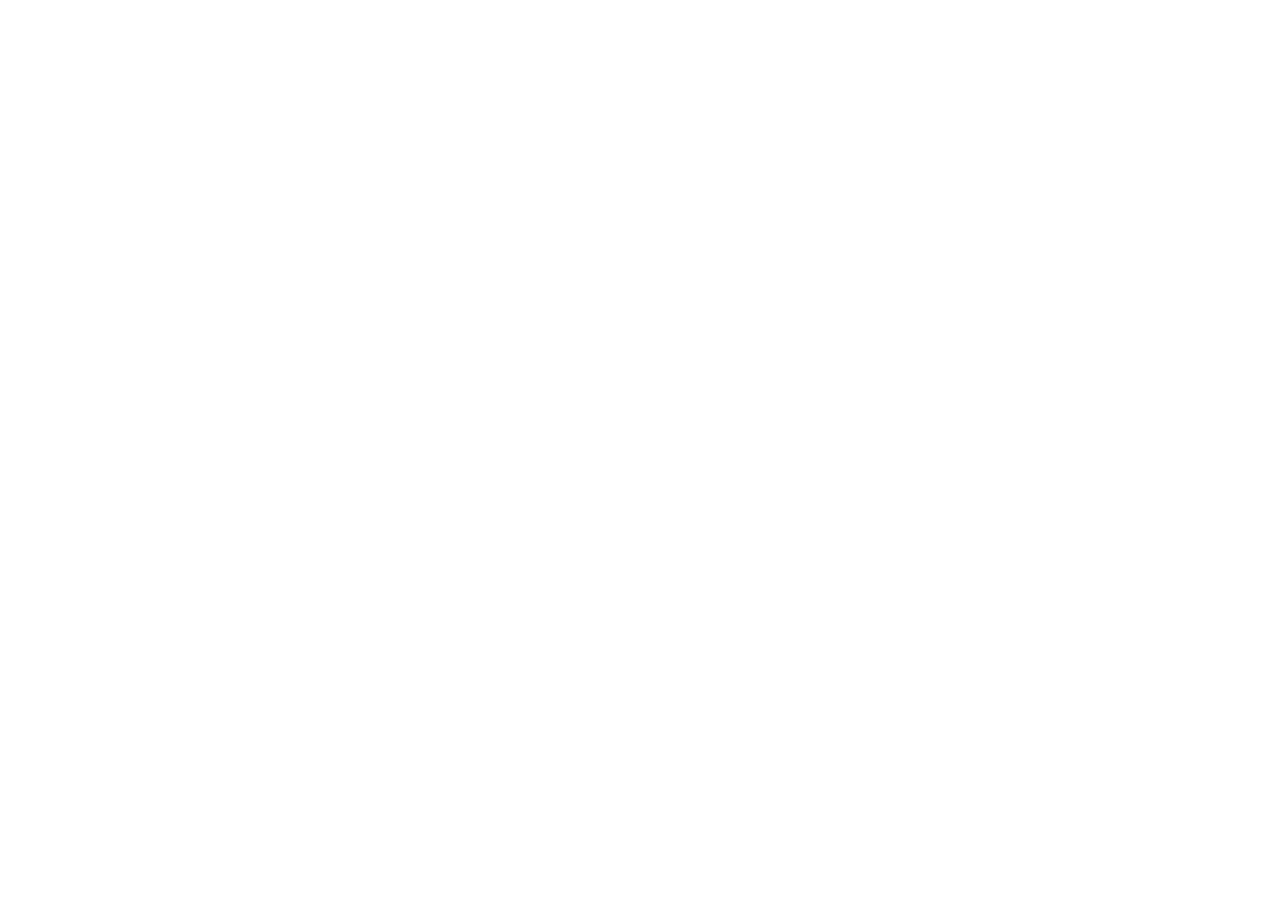
==== index.html @ c58d74cd "Add files via upload" ====
<!DOCTYPE html>
<html lang="en">
<head>
    <meta charset="UTF-8" />
    <link rel="icon" type="image/png" href="/images/QazaqDLC.png" />
    <meta name="viewport" content="width=device-width, initial-scale=1.0" />
    <meta name="description" content="QazaqDLC" />
    <meta name="keywords" content="QazaqDLC" />
    <meta name="author" content="QazaqDLC" />
    <meta name="robots" content="index, follow" />
    <meta property="og:title" content="QazaqDLC" />
    <meta property="og:description" content="QazaqDLC" />
    <meta property="og:image" content="/images/QazaqDLC.png" />
    <meta property="og:image:width" content="1920" />
    <meta property="og:image:height" content="1080" />
    <meta property="og:image:type" content="image/png" />
    <meta property="og:site_name" content="QazaqDLC" />
    <meta property="og:type" content="website" />
    <meta name="twitter:card" content="summary_large_image" />
    <meta name="twitter:image" content="/images/Skibidis.png" />
    <meta property="theme-color" content="#FFFFFF" />
    <title>QazaqDLC</title>
  <script type="module" crossorigin src="/assets/qazaqdlc.js"></script>
  <link rel="modulepreload" crossorigin href="/assets/monaco.js">
  <link rel="stylesheet" crossorigin href="/assets/qazaqdlc.css">
</head>
<body>
    <div id="root"></div>
<script src="/assets/rocket-loader.js" data-cf-settings="10e108be936e7ba687045d7f-|49" defer></script><script defer src="https://static.cloudflareinsights.com/beacon.min.js/vcd15cbe7772f49c399c6a5babf22c1241717689176015" integrity="sha512-ZpsOmlRQV6y907TI0dKBHq9Md29nnaEIPlkf84rnaERnq6zvWvPUqr2ft8M1aS28oN72PdrCzSjY4U6VaAw1EQ==" data-cf-beacon='{"version":"2024.11.0","token":"3b518a1884284cc49000c1e5c8fa8851","r":1,"server_timing":{"name":{"cfCacheStatus":true,"cfEdge":true,"cfExtPri":true,"cfL4":true,"cfOrigin":true,"cfSpeedBrain":true},"location_startswith":null}}' crossorigin="anonymous"></script>
</body>
</html>
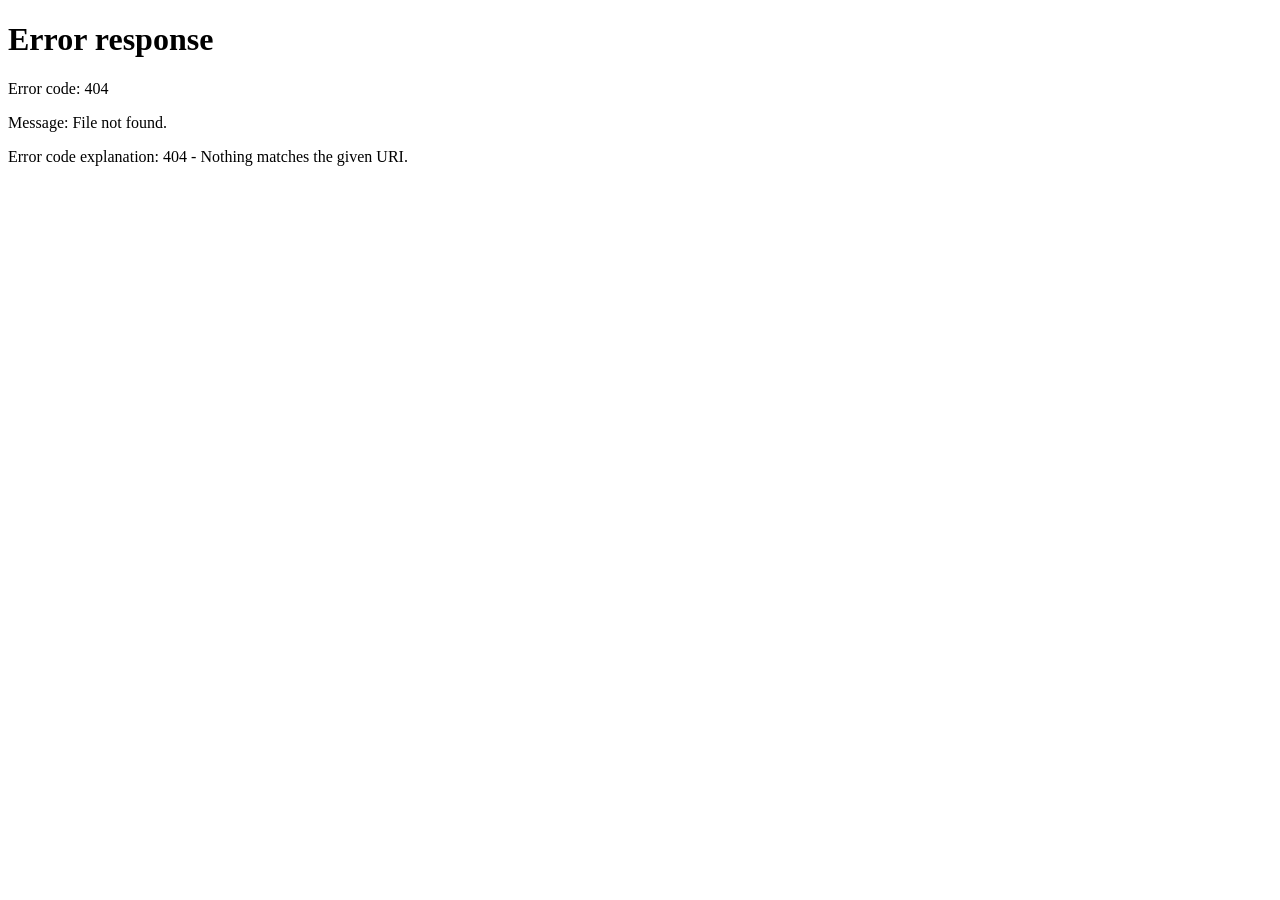
==== commit 8f96ff50: "Add index.html for redirection to /download" ====
--- a/index.html
+++ b/index.html
@@ -1,31 +1,22 @@
-<!DOCTYPE html>
-<html lang="en">
+<!doctype html>
+<html lang="ru">
 <head>
-    <meta charset="UTF-8" />
-    <link rel="icon" type="image/png" href="/images/QazaqDLC.png" />
-    <meta name="viewport" content="width=device-width, initial-scale=1.0" />
-    <meta name="description" content="QazaqDLC" />
-    <meta name="keywords" content="QazaqDLC" />
-    <meta name="author" content="QazaqDLC" />
-    <meta name="robots" content="index, follow" />
-    <meta property="og:title" content="QazaqDLC" />
-    <meta property="og:description" content="QazaqDLC" />
-    <meta property="og:image" content="/images/QazaqDLC.png" />
-    <meta property="og:image:width" content="1920" />
-    <meta property="og:image:height" content="1080" />
-    <meta property="og:image:type" content="image/png" />
-    <meta property="og:site_name" content="QazaqDLC" />
-    <meta property="og:type" content="website" />
-    <meta name="twitter:card" content="summary_large_image" />
-    <meta name="twitter:image" content="/images/Skibidis.png" />
-    <meta property="theme-color" content="#FFFFFF" />
-    <title>QazaqDLC</title>
-  <script type="module" crossorigin src="/assets/qazaqdlc.js"></script>
-  <link rel="modulepreload" crossorigin href="/assets/monaco.js">
-  <link rel="stylesheet" crossorigin href="/assets/qazaqdlc.css">
+  <meta charset="utf-8" />
+  <title>перенаправляем на /download…</title>
+  <link rel="canonical" href="/download" />
+  <meta name="robots" content="noindex,follow" />
+  <script>
+    (function () {
+      var p = location.pathname;
+      if (/^\/download(?:\/|$)/.test(p)) return;
+      var target = '/download' + location.search + location.hash;
+      location.replace(target);
+    })();
+  </script>
 </head>
 <body>
-    <div id="root"></div>
-<script src="/assets/rocket-loader.js" data-cf-settings="10e108be936e7ba687045d7f-|49" defer></script><script defer src="https://static.cloudflareinsights.com/beacon.min.js/vcd15cbe7772f49c399c6a5babf22c1241717689176015" integrity="sha512-ZpsOmlRQV6y907TI0dKBHq9Md29nnaEIPlkf84rnaERnq6zvWvPUqr2ft8M1aS28oN72PdrCzSjY4U6VaAw1EQ==" data-cf-beacon='{"version":"2024.11.0","token":"3b518a1884284cc49000c1e5c8fa8851","r":1,"server_timing":{"name":{"cfCacheStatus":true,"cfEdge":true,"cfExtPri":true,"cfL4":true,"cfOrigin":true,"cfSpeedBrain":true},"location_startswith":null}}' crossorigin="anonymous"></script>
+  <noscript>
+    если тебя не перенаправило, нажмите <a href="/download">сюда</a>.
+  </noscript>
 </body>
 </html>
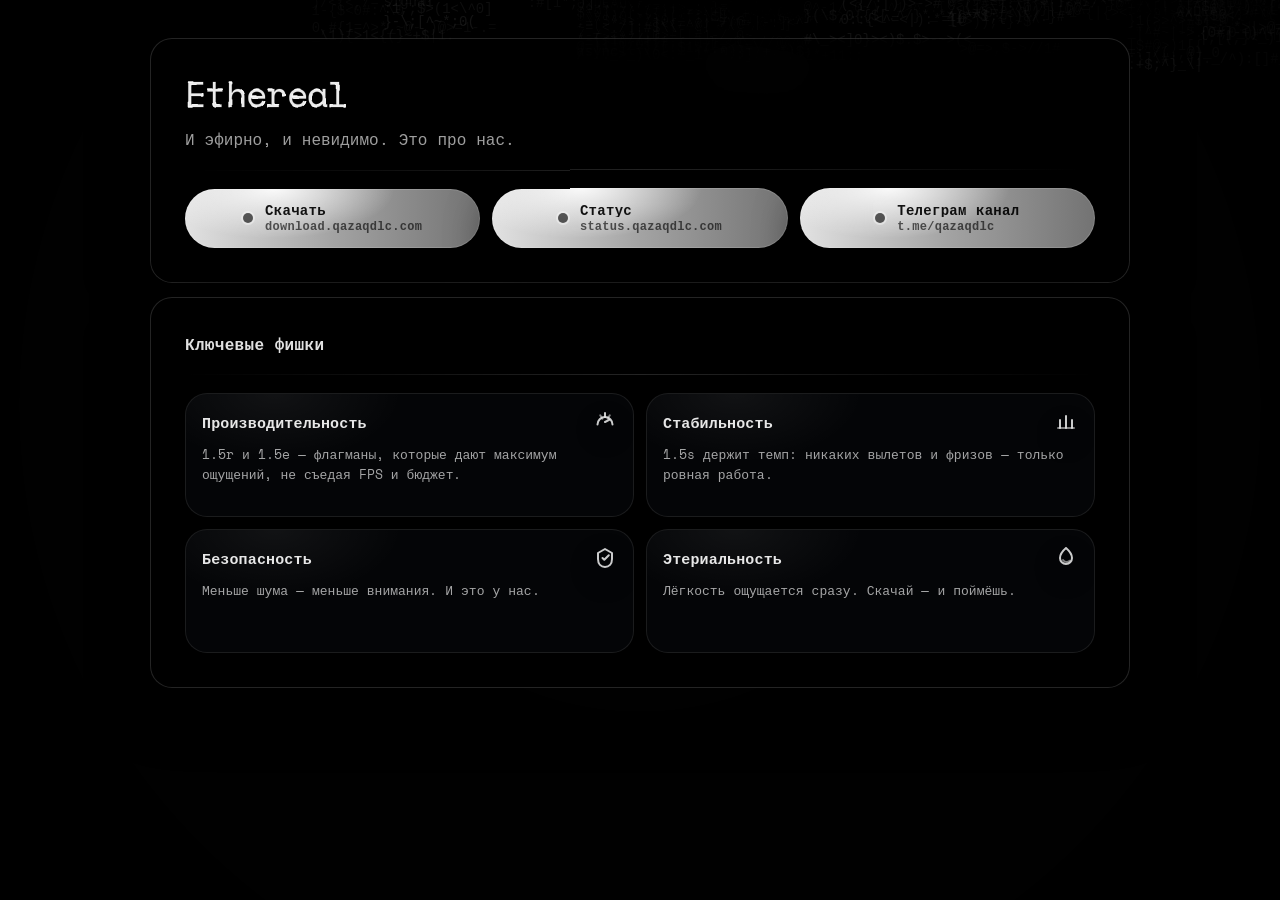
==== commit cfaf739e: "Create index.html" ====
--- a/index.html
+++ b/index.html
@@ -2,21 +2,670 @@
 <html lang="ru">
 <head>
   <meta charset="utf-8" />
-  <title>перенаправляем на /download…</title>
-  <link rel="canonical" href="/download" />
-  <meta name="robots" content="noindex,follow" />
+  <meta name="viewport" content="width=device-width,initial-scale=1,viewport-fit=cover" />
+  <title>Ethereal — Main Menu</title>
+  <meta name="color-scheme" content="dark" />
+  <link rel="preconnect" href="https://fonts.googleapis.com">
+  <link rel="preconnect" href="https://fonts.gstatic.com" crossorigin>
+  <link href="https://fonts.googleapis.com/css2?family=Space+Mono:wght@400;700&display=swap" rel="stylesheet">
+  <style>
+    :root{
+      --bg:#050607;
+      --border: rgba(255,255,255,.14);
+      --border-2: rgba(255,255,255,.09);
+      --text: rgba(255,255,255,.92);
+      --muted: rgba(255,255,255,.62);
+      --radius: 22px;
+      --shadow: 0 18px 55px rgba(0,0,0,.68);
+      --mono: ui-monospace, SFMono-Regular, Menlo, Monaco, Consolas, "Liberation Mono", "Courier New", monospace;
+      --sans: ui-sans-serif, system-ui, -apple-system, Segoe UI, Roboto, "Helvetica Neue", Arial, "Noto Sans", "Liberation Sans", sans-serif;
+      --space: "Space Mono", var(--mono);
+      --sa-left: env(safe-area-inset-left);
+      --sa-right: env(safe-area-inset-right);
+      --safeX: 16px;
+    }
+
+    *{ box-sizing:border-box; }
+    html,body{ height:100%; width:100%; overflow-x: clip; }
+    @supports not (overflow: clip){
+      html,body{ overflow-x:hidden; }
+    }
+
+    body{
+      margin:0;
+      background:
+        radial-gradient(1200px 800px at 70% 20%, rgba(255,255,255,.035), transparent 60%),
+        radial-gradient(900px 700px at 20% 80%, rgba(255,255,255,.025), transparent 64%),
+        var(--bg);
+      color: var(--text);
+      font-family: var(--sans);
+      overflow-y:auto;
+      -webkit-text-size-adjust: 100%;
+    }
+
+    canvas#bg{
+      position:fixed;
+      inset:0;
+      z-index:0;
+      width:100%;
+      height:100%;
+      pointer-events:none;
+      opacity:.95;
+    }
+
+    .vignette{
+      position:fixed;
+      inset:0;
+      z-index:1;
+      pointer-events:none;
+      background: radial-gradient(circle at 50% 45%, rgba(0,0,0,0), rgba(0,0,0,.62) 70%, rgba(0,0,0,.84) 100%);
+    }
+
+    .stage{
+      position:relative;
+      z-index:2;
+      min-height: 100svh;
+      display:flex;
+      align-items:flex-start;
+      justify-content:center;
+      --pad: clamp(16px, 3vw, 40px);
+      padding-left: var(--safeX);
+      padding-right: var(--safeX);
+      padding-top: calc(var(--pad) + env(safe-area-inset-top));
+      padding-bottom: calc(var(--pad) + env(safe-area-inset-bottom));
+    }
+
+    .stack{
+      width:min(980px, 100%);
+      display:flex;
+      flex-direction:column;
+      gap: 14px;
+    }
+
+    .frame{
+      position:relative;
+      width:100%;
+      margin: 0 auto;
+      border-radius: var(--radius);
+      border: 1px solid var(--border);
+      box-shadow: var(--shadow);
+      overflow: visible;
+      background: rgba(0,0,0,.52);
+      backdrop-filter: blur(18px);
+      -webkit-backdrop-filter: blur(18px);
+    }
+
+    .frame.hero{
+      opacity:0;
+      transform: translateY(14px) scale(.99);
+      animation: frameIn .75s cubic-bezier(.2,.9,.25,1) .12s forwards;
+    }
+
+    @keyframes frameIn{ to{ opacity:1; transform:none; } }
+
+    .frame-inner{
+      position:relative;
+      padding: clamp(18px, 3vw, 34px);
+      border-radius: var(--radius);
+    }
+
+    .logo{
+      margin:0 0 6px;
+      display:flex;
+      align-items:center;
+      justify-content:flex-start;
+    }
+
+    .logo-svg{
+      display:block;
+      width: min(560px, 100%);
+      height: clamp(34px, 3.4vw, 52px);
+      overflow: visible;
+    }
+
+    .logo-svg text{
+      font-family: var(--space);
+      font-weight: 300;
+      letter-spacing:-0.02em;
+    }
+
+    .logo-fill{
+      fill: rgba(255,255,255,.92);
+    }
+
+    .logo-base{
+      fill: none;
+      stroke: rgba(255,255,255,.18);
+      stroke-width: 2.1;
+      stroke-linejoin: round;
+      stroke-linecap: round;
+      paint-order: stroke;
+    }
+
+    .logo-dash{
+      fill: none;
+      stroke: rgba(255,255,255,.96);
+      stroke-width: 2.5;
+      stroke-linejoin: round;
+      stroke-linecap: round;
+      stroke-dasharray: 14 54;
+      animation: dash 2.15s linear infinite;
+      filter: url(#glow);
+      opacity:.95;
+      paint-order: stroke;
+    }
+
+    @keyframes dash{
+      to{ stroke-dashoffset: -220; }
+    }
+
+    .sub{
+      margin: 10px 0 0;
+      color: var(--muted);
+      font-size: clamp(14px, 1.4vw, 16px);
+      line-height:1.55;
+      max-width: 78ch;
+      font-family: var(--space);
+      font-weight: 400;
+    }
+
+    .divider{
+      height:1px;
+      background: linear-gradient(90deg, transparent, rgba(255,255,255,.14), transparent);
+      margin: 18px 0;
+    }
+
+    .actions{
+      display:flex;
+      gap: 12px;
+      align-items:stretch;
+      flex-wrap:wrap;
+    }
+
+    .btn{
+      border:0;
+      cursor:pointer;
+      border-radius: 999px;
+      padding: 14px 16px;
+      min-height: 52px;
+      font-size: 14px;
+      font-weight: 800;
+      letter-spacing:.02em;
+      color: rgba(0,0,0,.92);
+      background:
+        radial-gradient(220px 90px at 30% 0%, rgba(255,255,255,.92), rgba(255,255,255,0) 55%),
+        linear-gradient(90deg, rgba(245,245,245,.92), rgba(190,190,190,.86), rgba(140,140,140,.82));
+      box-shadow:
+        0 18px 45px rgba(0,0,0,.70),
+        0 0 0 1px rgba(255,255,255,.14) inset;
+      position:relative;
+      overflow:hidden;
+      transition: transform .16s ease, filter .16s ease;
+      user-select:none;
+      touch-action: manipulation;
+      flex: 1 1 220px;
+      max-width: 360px;
+      text-decoration:none;
+      display:flex;
+      align-items:center;
+      justify-content:center;
+    }
+
+    .btn::after{
+      content:"";
+      position:absolute;
+      inset:0;
+      background: radial-gradient(140px 70px at var(--mx, 50%) var(--my, 50%), rgba(255,255,255,.25), transparent 60%);
+      opacity:0;
+      transition: opacity .2s ease;
+    }
+
+    .btn:hover{ transform: translateY(-2px); filter: brightness(1.04); }
+    .btn:hover::after{ opacity:1; }
+    .btn:active{ transform: translateY(0px) scale(.995); }
+
+    .btn-inner{
+      position:relative;
+      width:100%;
+      display:flex;
+      align-items:center;
+      justify-content:center;
+      gap:12px;
+      min-width:0;
+    }
+
+    .dot{
+      width:10px; height:10px;
+      border-radius:999px;
+      background: rgba(0,0,0,.62);
+      box-shadow: 0 0 0 2px rgba(255,255,255,.35);
+      flex:0 0 auto;
+    }
+
+    .btn-text{
+      display:flex;
+      flex-direction:column;
+      gap:4px;
+      min-width:0;
+      text-align:left;
+    }
+
+    .btn-title{
+      font-family: var(--space);
+      font-weight: 800;
+      font-size: 14px;
+      color: rgba(0,0,0,.92);
+      white-space:nowrap;
+      overflow:hidden;
+      text-overflow:ellipsis;
+      line-height:1.05;
+    }
+
+    .btn-meta{
+      font-family: var(--mono);
+      font-weight: 700;
+      font-size: 12px;
+      color: rgba(0,0,0,.62);
+      white-space:nowrap;
+      overflow:hidden;
+      text-overflow:ellipsis;
+      line-height:1.05;
+    }
+
+    .features-title{
+      margin:0;
+      font-family: var(--space);
+      font-size: 16px;
+      color: rgba(255,255,255,.88);
+      letter-spacing: .02em;
+    }
+
+    .feature-grid{
+      display:grid;
+      grid-template-columns: repeat(2, 1fr);
+      gap: 12px;
+      margin-top: 14px;
+    }
+
+    @media (max-width: 820px){
+      .feature-grid{ grid-template-columns: 1fr; }
+      .btn{ max-width: none; }
+    }
+
+    .card{
+      border: 1px solid var(--border-2);
+      border-radius: var(--radius);
+      background: rgba(10, 12, 16, .44);
+      padding: 16px;
+      position:relative;
+      overflow:hidden;
+      min-height: 124px;
+    }
+
+    .card::before{
+      content:"";
+      position:absolute;
+      inset:-1px;
+      background: radial-gradient(220px 120px at 20% 0%, rgba(255,255,255,.08), transparent 58%);
+      opacity:.7;
+      pointer-events:none;
+    }
+
+    .feature-top{
+      display:flex;
+      align-items:center;
+      justify-content:space-between;
+      gap: 12px;
+      position:relative;
+    }
+
+    .feature-name{
+      margin:0;
+      font-family: var(--space);
+      font-size: 15px;
+      letter-spacing: .01em;
+      color: rgba(255,255,255,.90);
+    }
+
+    .icon{
+      width: 24px;
+      height: 24px;
+      opacity:.9;
+      flex: 0 0 auto;
+      filter: drop-shadow(0 10px 22px rgba(0,0,0,.55));
+    }
+
+    .feature-desc{
+      margin: 10px 0 0;
+      font-family: var(--space);
+      font-size: 13px;
+      color: rgba(255,255,255,.64);
+      line-height: 1.55;
+      position:relative;
+    }
+
+    .reveal{
+      opacity:0;
+      transform: translateY(18px) scale(.99);
+      transition: opacity .60s cubic-bezier(.2,.9,.25,1), transform .60s cubic-bezier(.2,.9,.25,1);
+      will-change: transform, opacity;
+    }
+
+    .reveal.in{
+      opacity:1;
+      transform:none;
+    }
+
+    .reveal[data-delay="1"]{ transition-delay: .06s; }
+    .reveal[data-delay="2"]{ transition-delay: .12s; }
+    .reveal[data-delay="3"]{ transition-delay: .18s; }
+    .reveal[data-delay="4"]{ transition-delay: .24s; }
+
+    :focus-visible{
+      outline: 2px solid rgba(255,255,255,.55);
+      outline-offset: 3px;
+    }
+
+    @media (max-width: 520px){
+      .frame{ border-radius: 18px; }
+      .frame-inner{ padding: 16px; }
+      .card{ border-radius: 18px; }
+      .divider{ margin: 16px 0; }
+    }
+
+    @media (prefers-reduced-motion: reduce){
+      .frame.hero{ animation:none; opacity:1; transform:none; }
+      .reveal{ opacity:1; transform:none; transition:none; }
+      .btn{ transition:none; }
+      .logo-dash{ animation:none; }
+    }
+  </style>
+</head>
+
+<body>
+  <canvas id="bg" aria-hidden="true"></canvas>
+  <div class="vignette" aria-hidden="true"></div>
+
+  <main class="stage">
+    <div class="stack" aria-label="Main Menu">
+      <section class="frame hero">
+        <div class="frame-inner">
+          <div class="logo" aria-label="Project Title">
+            <svg class="logo-svg" viewBox="0 0 820 120" preserveAspectRatio="xMinYMid meet" aria-hidden="true">
+              <defs>
+                <filter id="glow" x="-40%" y="-40%" width="180%" height="180%">
+                  <feGaussianBlur stdDeviation="2.2" result="b"/>
+                  <feMerge>
+                    <feMergeNode in="b"/>
+                    <feMergeNode in="SourceGraphic"/>
+                  </feMerge>
+                </filter>
+              </defs>
+              <text class="logo-fill" x="0" y="94" font-size="96">Ethereal</text>
+              <text class="logo-base" x="0" y="94" font-size="96">Ethereal</text>
+              <text class="logo-dash" x="0" y="94" font-size="96">Ethereal</text>
+            </svg>
+          </div>
+
+          <p class="sub">
+            И эфирно, и невидимо. Это про нас.
+          </p>
+
+          <div class="divider"></div>
+
+          <div class="actions">
+            <a class="btn" href="https://download.qazaqdlc.com" aria-label="Download">
+              <span class="btn-inner">
+                <span class="dot" aria-hidden="true"></span>
+                <span class="btn-text">
+                  <span class="btn-title">Скачать</span>
+                  <span class="btn-meta">download.qazaqdlc.com</span>
+                </span>
+              </span>
+            </a>
+
+            <a class="btn" href="https://status.qazaqdlc.com" aria-label="Status">
+              <span class="btn-inner">
+                <span class="dot" aria-hidden="true"></span>
+                <span class="btn-text">
+                  <span class="btn-title">Статус</span>
+                  <span class="btn-meta">status.qazaqdlc.com</span>
+                </span>
+              </span>
+            </a>
+
+            <a class="btn" href="https://t.me/qazaqdlc" aria-label="Telegram channel">
+              <span class="btn-inner">
+                <span class="dot" aria-hidden="true"></span>
+                <span class="btn-text">
+                  <span class="btn-title">Телеграм канал</span>
+                  <span class="btn-meta">t.me/qazaqdlc</span>
+                </span>
+              </span>
+            </a>
+          </div>
+        </div>
+      </section>
+
+      <section class="frame">
+        <div class="frame-inner">
+          <h2 class="features-title">Ключевые фишки</h2>
+
+          <div class="divider"></div>
+
+          <div class="feature-grid" id="featureGrid">
+            <article class="card reveal" data-delay="1">
+              <div class="feature-top">
+                <h3 class="feature-name">Производительность</h3>
+                <svg class="icon" viewBox="0 0 24 24" fill="none" aria-hidden="true">
+                  <path d="M12 3v4" stroke="rgba(255,255,255,.88)" stroke-width="2" stroke-linecap="round"/>
+                  <path d="M7.2 5.3l2.2 3.4" stroke="rgba(255,255,255,.55)" stroke-width="2" stroke-linecap="round"/>
+                  <path d="M16.8 5.3l-2.2 3.4" stroke="rgba(255,255,255,.55)" stroke-width="2" stroke-linecap="round"/>
+                  <path d="M4.5 14.5a7.5 7.5 0 0 1 15 0" stroke="rgba(255,255,255,.88)" stroke-width="2" stroke-linecap="round"/>
+                  <path d="M12 12l4.2-2.2" stroke="rgba(255,255,255,.88)" stroke-width="2" stroke-linecap="round"/>
+                </svg>
+              </div>
+              <p class="feature-desc">
+                1.5r и 1.5e — флагманы, которые дают максимум ощущений, не съедая FPS и бюджет.
+              </p>
+            </article>
+
+            <article class="card reveal" data-delay="2">
+              <div class="feature-top">
+                <h3 class="feature-name">Стабильность</h3>
+                <svg class="icon" viewBox="0 0 24 24" fill="none" aria-hidden="true">
+                  <path d="M6 18V10" stroke="rgba(255,255,255,.88)" stroke-width="2" stroke-linecap="round"/>
+                  <path d="M12 18V6" stroke="rgba(255,255,255,.88)" stroke-width="2" stroke-linecap="round"/>
+                  <path d="M18 18v-8" stroke="rgba(255,255,255,.88)" stroke-width="2" stroke-linecap="round"/>
+                  <path d="M4 18h16" stroke="rgba(255,255,255,.55)" stroke-width="2" stroke-linecap="round"/>
+                </svg>
+              </div>
+              <p class="feature-desc">
+                1.5s держит темп: никаких вылетов и фризов — только ровная работа.
+              </p>
+            </article>
+
+            <article class="card reveal" data-delay="3">
+              <div class="feature-top">
+                <h3 class="feature-name">Безопасность</h3>
+                <svg class="icon" viewBox="0 0 24 24" fill="none" aria-hidden="true">
+                  <path d="M12 3l7 4v6c0 5-3 8-7 8s-7-3-7-8V7l7-4z" stroke="rgba(255,255,255,.88)" stroke-width="2" stroke-linejoin="round"/>
+                  <path d="M9.5 12l1.8 1.8L15.8 9.3" stroke="rgba(255,255,255,.88)" stroke-width="2" stroke-linecap="round" stroke-linejoin="round"/>
+                </svg>
+              </div>
+              <p class="feature-desc">
+                Меньше шума — меньше внимания. И это у нас.
+              </p>
+            </article>
+
+            <article class="card reveal" data-delay="4">
+              <div class="feature-top">
+                <h3 class="feature-name">Этериальность</h3>
+                <svg class="icon" viewBox="0 0 24 24" fill="none" aria-hidden="true">
+                  <path d="M12 2c3.5 3 6 6.3 6 10a6 6 0 1 1-12 0c0-3.7 2.5-7 6-10z" stroke="rgba(255,255,255,.88)" stroke-width="2" stroke-linejoin="round"/>
+                  <path d="M9 14c.8 1.2 2.1 2 3.6 2 1.2 0 2.3-.4 3.1-1.2" stroke="rgba(255,255,255,.55)" stroke-width="2" stroke-linecap="round"/>
+                </svg>
+              </div>
+              <p class="feature-desc">
+                Лёгкость ощущается сразу. Скачай — и поймёшь.
+              </p>
+            </article>
+          </div>
+        </div>
+      </section>
+    </div>
+  </main>
+
   <script>
-    (function () {
-      var p = location.pathname;
-      if (/^\/download(?:\/|$)/.test(p)) return;
-      var target = '/download' + location.search + location.hash;
-      location.replace(target);
-    })();
+    function applySafeX(){
+      const root = document.documentElement;
+      const cs = getComputedStyle(root);
+      const left = parseFloat(cs.getPropertyValue("--sa-left")) || 0;
+      const right = parseFloat(cs.getPropertyValue("--sa-right")) || 0;
+      const base = 16;
+      const x = Math.max(base, left, right);
+      root.style.setProperty("--safeX", x + "px");
+    }
+
+    applySafeX();
+    window.addEventListener("resize", applySafeX, { passive:true });
+    window.addEventListener("orientationchange", applySafeX);
+
+    document.querySelectorAll(".btn").forEach((b) => {
+      b.addEventListener("pointermove", (e) => {
+        const r = b.getBoundingClientRect();
+        const mx = ((e.clientX - r.left) / r.width) * 100;
+        const my = ((e.clientY - r.top) / r.height) * 100;
+        b.style.setProperty("--mx", mx + "%");
+        b.style.setProperty("--my", my + "%");
+      }, { passive: true });
+    });
+
+    const reduceMotion = window.matchMedia("(prefers-reduced-motion: reduce)").matches;
+
+    if(!reduceMotion){
+      const items = document.querySelectorAll(".reveal");
+      const io = new IntersectionObserver((entries) => {
+        for(const e of entries){
+          if(e.isIntersecting){
+            e.target.classList.add("in");
+            io.unobserve(e.target);
+          }
+        }
+      }, { threshold: 0.18, rootMargin: "60px 0px" });
+      items.forEach(el => io.observe(el));
+    }else{
+      document.querySelectorAll(".reveal").forEach(el => el.classList.add("in"));
+    }
+
+    const bg = document.getElementById("bg");
+    const ctx = bg.getContext("2d", { alpha: false, desynchronized: true });
+
+    const glyphs = "01{}[]();=>/\\*+-_#@~$<>|:^.,";
+    const keywords = ["ethereal::", "void()", "compile()", "async", "null", "0xDEAD", "signal", "stack", "heap"];
+    const mqMobile = window.matchMedia("(max-width: 820px)");
+
+    let columns = [];
+    let fontSize = 14;
+    let colWidth = 12;
+    let lastT = 0;
+
+    function rand(min,max){ return Math.random()*(max-min)+min; }
+    function randi(min,max){ return Math.floor(rand(min, max+1)); }
+
+    function resizeBg(){
+      const DPR = Math.min(1.6, window.devicePixelRatio || 1);
+      bg.width = Math.floor(innerWidth * DPR);
+      bg.height = Math.floor(innerHeight * DPR);
+      ctx.setTransform(DPR,0,0,DPR,0,0);
+
+      const cssW = innerWidth;
+      const cssH = innerHeight;
+
+      fontSize = mqMobile.matches ? 13 : 14;
+      colWidth = Math.max(10, Math.floor(fontSize * 0.9));
+      const cols = Math.floor(cssW / colWidth);
+
+      columns = Array.from({length: cols}, (_, i) => ({
+        x: i * colWidth,
+        y: rand(-cssH, 0),
+        speed: rand(mqMobile.matches ? 38 : 55, mqMobile.matches ? 95 : 140),
+        density: rand(0.45, 0.75),
+        seed: Math.random() * 9999
+      }));
+
+      ctx.fillStyle = "#050607";
+      ctx.fillRect(0,0,cssW,cssH);
+    }
+
+    function pickLine(){
+      if(Math.random() < 0.08) return keywords[randi(0, keywords.length-1)];
+      const len = randi(8, 22);
+      let s = "";
+      for(let i=0;i<len;i++) s += glyphs[randi(0, glyphs.length-1)];
+      return s;
+    }
+
+    function draw(t){
+      const cssW = innerWidth;
+      const cssH = innerHeight;
+
+      const targetFPS = mqMobile.matches ? 40 : 60;
+      const minDt = 1000 / targetFPS;
+
+      if(!lastT) lastT = t;
+      const dtMs = t - lastT;
+      if(dtMs < minDt){
+        requestAnimationFrame(draw);
+        return;
+      }
+      const dt = Math.min(0.06, dtMs/1000);
+      lastT = t;
+
+      const fade = mqMobile.matches ? 0.12 : 0.10;
+      ctx.fillStyle = `rgba(5,6,7,${fade})`;
+      ctx.fillRect(0,0,cssW,cssH);
+
+      ctx.font = `${fontSize}px ${getComputedStyle(document.documentElement).getPropertyValue("--mono")}`;
+      ctx.textBaseline = "top";
+
+      for(const c of columns){
+        c.y += c.speed * dt;
+        if(Math.random() > c.density) continue;
+
+        const line = pickLine();
+        const alpha = rand(0.06, 0.16);
+        ctx.fillStyle = `rgba(255,255,255,${alpha})`;
+
+        const jitter = Math.sin((t*0.001)+c.seed) * 0.6;
+        ctx.fillText(line, c.x + jitter, c.y);
+
+        if(c.y > cssH + 40){
+          c.y = rand(-cssH*0.35, -20);
+          c.speed = rand(mqMobile.matches ? 38 : 55, mqMobile.matches ? 95 : 140);
+          c.density = rand(0.45, 0.75);
+        }
+      }
+
+      requestAnimationFrame(draw);
+    }
+
+    let rq = false;
+    window.addEventListener("resize", () => {
+      if(rq) return;
+      rq = true;
+      requestAnimationFrame(() => {
+        rq = false;
+        resizeBg();
+      });
+    }, { passive:true });
+
+    if(!reduceMotion){
+      resizeBg();
+      requestAnimationFrame(draw);
+    }else{
+      resizeBg();
+    }
   </script>
-</head>
-<body>
-  <noscript>
-    если тебя не перенаправило, нажмите <a href="/download">сюда</a>.
-  </noscript>
 </body>
 </html>
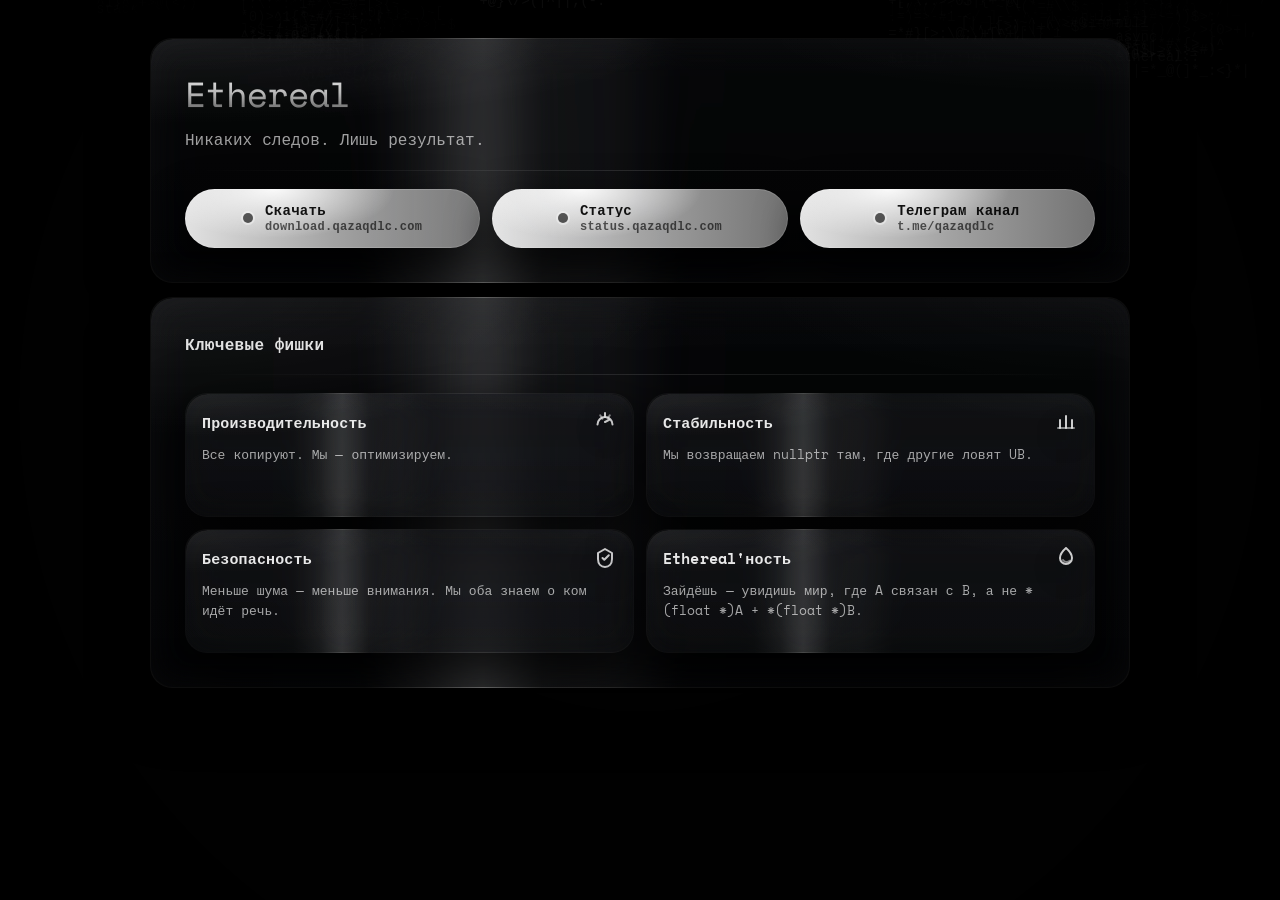
==== commit a61b8db6: "Update index.html" ====
--- a/index.html
+++ b/index.html
@@ -3,7 +3,7 @@
 <head>
   <meta charset="utf-8" />
   <meta name="viewport" content="width=device-width,initial-scale=1,viewport-fit=cover" />
-  <title>Ethereal — Main Menu</title>
+  <title>Ethereal: The Future</title>
   <meta name="color-scheme" content="dark" />
   <link rel="preconnect" href="https://fonts.googleapis.com">
   <link rel="preconnect" href="https://fonts.gstatic.com" crossorigin>
@@ -11,22 +11,46 @@
   <style>
     :root{
       --bg:#050607;
-      --border: rgba(255,255,255,.14);
-      --border-2: rgba(255,255,255,.09);
+
       --text: rgba(255,255,255,.92);
       --muted: rgba(255,255,255,.62);
+
       --radius: 22px;
-      --shadow: 0 18px 55px rgba(0,0,0,.68);
+      --shadow: 0 18px 55px rgba(0,0,0,.74);
+
       --mono: ui-monospace, SFMono-Regular, Menlo, Monaco, Consolas, "Liberation Mono", "Courier New", monospace;
       --sans: ui-sans-serif, system-ui, -apple-system, Segoe UI, Roboto, "Helvetica Neue", Arial, "Noto Sans", "Liberation Sans", sans-serif;
       --space: "Space Mono", var(--mono);
+
       --sa-left: env(safe-area-inset-left);
       --sa-right: env(safe-area-inset-right);
       --safeX: 16px;
+
+      --frame-fill-top: rgba(9,10,13,.84);
+      --frame-fill-bottom: rgba(5,6,8,.78);
+
+      --card-fill-top: rgba(11,12,15,.80);
+      --card-fill-bottom: rgba(6,7,9,.74);
+
+      --glass-border-low: rgba(255,255,255,.05);
+      --glass-border-mid: rgba(255,255,255,.12);
+      --glass-border-hi: rgba(255,255,255,.38);
+
+      --glass-glow: rgba(255,255,255,.085);
+      --glass-glow-soft: rgba(255,255,255,.03);
+
+      --glass-blur: 18px;
+      --glass-blur-soft: 14px;
     }
 
     *{ box-sizing:border-box; }
-    html,body{ height:100%; width:100%; overflow-x: clip; }
+
+    html,body{
+      height:100%;
+      width:100%;
+      overflow-x: clip;
+    }
+
     @supports not (overflow: clip){
       html,body{ overflow-x:hidden; }
     }
@@ -34,8 +58,8 @@
     body{
       margin:0;
       background:
-        radial-gradient(1200px 800px at 70% 20%, rgba(255,255,255,.035), transparent 60%),
-        radial-gradient(900px 700px at 20% 80%, rgba(255,255,255,.025), transparent 64%),
+        radial-gradient(1200px 800px at 70% 20%, rgba(255,255,255,.028), transparent 60%),
+        radial-gradient(900px 700px at 20% 80%, rgba(255,255,255,.018), transparent 64%),
         var(--bg);
       color: var(--text);
       font-family: var(--sans);
@@ -82,31 +106,162 @@
       gap: 14px;
     }
 
+    .frame,
+    .card{
+      position:relative;
+      isolation:isolate;
+      border:1px solid transparent;
+      overflow:hidden;
+      background-repeat:no-repeat;
+      background-origin:padding-box, border-box;
+      background-clip:padding-box, border-box;
+      box-shadow: var(--shadow);
+    }
+
     .frame{
-      position:relative;
       width:100%;
       margin: 0 auto;
       border-radius: var(--radius);
-      border: 1px solid var(--border);
-      box-shadow: var(--shadow);
-      overflow: visible;
-      background: rgba(0,0,0,.52);
-      backdrop-filter: blur(18px);
-      -webkit-backdrop-filter: blur(18px);
+      background:
+        linear-gradient(180deg, var(--frame-fill-top), var(--frame-fill-bottom)) padding-box,
+        linear-gradient(
+          90deg,
+          var(--glass-border-low) 0%,
+          var(--glass-border-low) 22%,
+          rgba(255,255,255,.18) 28%,
+          var(--glass-border-hi) 34%,
+          rgba(160,160,160,.24) 40%,
+          rgba(255,255,255,.14) 47%,
+          var(--glass-border-low) 54%,
+          var(--glass-border-low) 100%
+        ) border-box;
+      background-size: 100% 100%, 240% 100%;
+      background-position: 0 0, 138% 0;
+      animation: borderSweep 7.4s cubic-bezier(.22,.61,.36,1) infinite;
     }
 
     .frame.hero{
       opacity:0;
       transform: translateY(14px) scale(.99);
-      animation: frameIn .75s cubic-bezier(.2,.9,.25,1) .12s forwards;
-    }
-
-    @keyframes frameIn{ to{ opacity:1; transform:none; } }
+      animation:
+        frameIn .75s cubic-bezier(.2,.9,.25,1) .12s forwards,
+        borderSweep 7.4s cubic-bezier(.22,.61,.36,1) infinite;
+    }
+
+    .card{
+      border-radius: var(--radius);
+      min-height: 124px;
+      padding: 16px;
+      background:
+        linear-gradient(180deg, var(--card-fill-top), var(--card-fill-bottom)) padding-box,
+        linear-gradient(
+          90deg,
+          rgba(255,255,255,.045) 0%,
+          rgba(255,255,255,.045) 24%,
+          rgba(255,255,255,.11) 30%,
+          rgba(255,255,255,.28) 35%,
+          rgba(125,125,125,.18) 41%,
+          rgba(255,255,255,.09) 48%,
+          rgba(255,255,255,.045) 55%,
+          rgba(255,255,255,.045) 100%
+        ) border-box;
+      background-size: 100% 100%, 250% 100%;
+      background-position: 0 0, 142% 0;
+      animation: borderSweep 8.2s cubic-bezier(.22,.61,.36,1) infinite;
+    }
+
+    .frame::before,
+    .card::before{
+      content:"";
+      position:absolute;
+      inset:0;
+      z-index:0;
+      border-radius:inherit;
+      pointer-events:none;
+      background:
+        radial-gradient(120% 80% at 0% 0%, var(--glass-glow), transparent 44%),
+        radial-gradient(100% 60% at 100% 0%, var(--glass-glow-soft), transparent 38%),
+        linear-gradient(180deg, rgba(255,255,255,.022), rgba(255,255,255,.006));
+      opacity:.78;
+    }
+
+    .frame::after,
+    .card::after{
+      display:none;
+    }
+
+    .frame-inner,
+    .card > *{
+      position:relative;
+      z-index:1;
+    }
 
     .frame-inner{
-      position:relative;
       padding: clamp(18px, 3vw, 34px);
       border-radius: var(--radius);
+    }
+
+    @supports ((backdrop-filter: blur(1px)) or (-webkit-backdrop-filter: blur(1px))){
+      .frame{
+        background:
+          linear-gradient(180deg, rgba(9,10,13,.56), rgba(5,6,8,.48)) padding-box,
+          linear-gradient(
+            90deg,
+            var(--glass-border-low) 0%,
+            var(--glass-border-low) 22%,
+            rgba(255,255,255,.18) 28%,
+            var(--glass-border-hi) 34%,
+            rgba(160,160,160,.24) 40%,
+            rgba(255,255,255,.14) 47%,
+            var(--glass-border-low) 54%,
+            var(--glass-border-low) 100%
+          ) border-box;
+      }
+
+      .card{
+        background:
+          linear-gradient(180deg, rgba(11,12,15,.48), rgba(6,7,9,.40)) padding-box,
+          linear-gradient(
+            90deg,
+            rgba(255,255,255,.045) 0%,
+            rgba(255,255,255,.045) 24%,
+            rgba(255,255,255,.11) 30%,
+            rgba(255,255,255,.28) 35%,
+            rgba(125,125,125,.18) 41%,
+            rgba(255,255,255,.09) 48%,
+            rgba(255,255,255,.045) 55%,
+            rgba(255,255,255,.045) 100%
+          ) border-box;
+      }
+
+      .frame::before{
+        backdrop-filter: blur(var(--glass-blur)) saturate(135%) contrast(108%);
+        -webkit-backdrop-filter: blur(var(--glass-blur)) saturate(135%) contrast(108%);
+      }
+
+      .card::before{
+        backdrop-filter: blur(var(--glass-blur-soft)) saturate(130%) contrast(106%);
+        -webkit-backdrop-filter: blur(var(--glass-blur-soft)) saturate(130%) contrast(106%);
+      }
+    }
+
+    @keyframes frameIn{
+      to{ opacity:1; transform:none; }
+    }
+
+    @keyframes borderSweep{
+      0%, 12%{
+        background-position: 0 0, 138% 0;
+      }
+      24%{
+        background-position: 0 0, 104% 0;
+      }
+      58%{
+        background-position: 0 0, -34% 0;
+      }
+      74%, 100%{
+        background-position: 0 0, -34% 0;
+      }
     }
 
     .logo{
@@ -127,36 +282,55 @@
       font-family: var(--space);
       font-weight: 300;
       letter-spacing:-0.02em;
+      text-rendering: geometricPrecision;
+      paint-order: stroke fill;
     }
 
     .logo-fill{
-      fill: rgba(255,255,255,.92);
+      fill: url(#logoFillGradient);
     }
 
     .logo-base{
-      fill: none;
-      stroke: rgba(255,255,255,.18);
-      stroke-width: 2.1;
+      fill:none;
+      stroke: rgba(255,255,255,.14);
+      stroke-width: 1.7;
       stroke-linejoin: round;
       stroke-linecap: round;
-      paint-order: stroke;
+      opacity:.95;
     }
 
     .logo-dash{
-      fill: none;
-      stroke: rgba(255,255,255,.96);
-      stroke-width: 2.5;
+      fill:none;
+      stroke: url(#logoStrokeGradient);
+      stroke-width: 2.25;
       stroke-linejoin: round;
       stroke-linecap: round;
-      stroke-dasharray: 14 54;
-      animation: dash 2.15s linear infinite;
-      filter: url(#glow);
-      opacity:.95;
-      paint-order: stroke;
-    }
-
-    @keyframes dash{
-      to{ stroke-dashoffset: -220; }
+      stroke-dasharray: 180 760;
+      stroke-dashoffset: 980;
+      filter: url(#glowSoft);
+      opacity:0;
+      animation: logoSweep 6.8s cubic-bezier(.22,.61,.36,1) infinite;
+    }
+
+    @keyframes logoSweep{
+      0%, 12%{
+        stroke-dashoffset: 980;
+        opacity: 0;
+      }
+      20%{
+        opacity: .22;
+      }
+      28%{
+        opacity: .96;
+      }
+      58%{
+        stroke-dashoffset: 0;
+        opacity: .86;
+      }
+      72%, 100%{
+        stroke-dashoffset: 0;
+        opacity: .10;
+      }
     }
 
     .sub{
@@ -171,7 +345,7 @@
 
     .divider{
       height:1px;
-      background: linear-gradient(90deg, transparent, rgba(255,255,255,.14), transparent);
+      background: linear-gradient(90deg, transparent, rgba(255,255,255,.12), transparent);
       margin: 18px 0;
     }
 
@@ -220,9 +394,16 @@
       transition: opacity .2s ease;
     }
 
-    .btn:hover{ transform: translateY(-2px); filter: brightness(1.04); }
+    .btn:hover{
+      transform: translateY(-2px);
+      filter: brightness(1.04);
+    }
+
     .btn:hover::after{ opacity:1; }
-    .btn:active{ transform: translateY(0px) scale(.995); }
+
+    .btn:active{
+      transform: translateY(0px) scale(.995);
+    }
 
     .btn-inner{
       position:relative;
@@ -235,7 +416,8 @@
     }
 
     .dot{
-      width:10px; height:10px;
+      width:10px;
+      height:10px;
       border-radius:999px;
       background: rgba(0,0,0,.62);
       box-shadow: 0 0 0 2px rgba(255,255,255,.35);
@@ -287,36 +469,11 @@
       margin-top: 14px;
     }
 
-    @media (max-width: 820px){
-      .feature-grid{ grid-template-columns: 1fr; }
-      .btn{ max-width: none; }
-    }
-
-    .card{
-      border: 1px solid var(--border-2);
-      border-radius: var(--radius);
-      background: rgba(10, 12, 16, .44);
-      padding: 16px;
-      position:relative;
-      overflow:hidden;
-      min-height: 124px;
-    }
-
-    .card::before{
-      content:"";
-      position:absolute;
-      inset:-1px;
-      background: radial-gradient(220px 120px at 20% 0%, rgba(255,255,255,.08), transparent 58%);
-      opacity:.7;
-      pointer-events:none;
-    }
-
     .feature-top{
       display:flex;
       align-items:center;
       justify-content:space-between;
       gap: 12px;
-      position:relative;
     }
 
     .feature-name{
@@ -366,6 +523,11 @@
       outline-offset: 3px;
     }
 
+    @media (max-width: 820px){
+      .feature-grid{ grid-template-columns: 1fr; }
+      .btn{ max-width: none; }
+    }
+
     @media (max-width: 520px){
       .frame{ border-radius: 18px; }
       .frame-inner{ padding: 16px; }
@@ -374,15 +536,64 @@
     }
 
     @media (prefers-reduced-motion: reduce){
-      .frame.hero{ animation:none; opacity:1; transform:none; }
-      .reveal{ opacity:1; transform:none; transition:none; }
-      .btn{ transition:none; }
-      .logo-dash{ animation:none; }
+      .frame.hero{
+        animation:none;
+        opacity:1;
+        transform:none;
+      }
+
+      .frame,
+      .card{
+        animation:none;
+        background-position: 0 0, 52% 0;
+      }
+
+      .reveal{
+        opacity:1;
+        transform:none;
+        transition:none;
+      }
+
+      .btn{
+        transition:none;
+      }
+
+      .logo-dash{
+        animation:none;
+        opacity:.28;
+        stroke-dashoffset: 0;
+      }
+
+      .frame::after,
+      .card::after{
+        filter:none;
+      }
     }
   </style>
 </head>
 
 <body>
+  <svg width="0" height="0" aria-hidden="true" style="position:absolute;left:-9999px;pointer-events:none;overflow:hidden">
+    <defs>
+      <filter id="liquidDistort" x="-20%" y="-20%" width="140%" height="140%">
+        <feTurbulence
+          type="fractalNoise"
+          baseFrequency="0.012 0.02"
+          numOctaves="1"
+          seed="7"
+          result="noise"
+        />
+        <feDisplacementMap
+          in="SourceGraphic"
+          in2="noise"
+          scale="5.5"
+          xChannelSelector="R"
+          yChannelSelector="G"
+        />
+      </filter>
+    </defs>
+  </svg>
+
   <canvas id="bg" aria-hidden="true"></canvas>
   <div class="vignette" aria-hidden="true"></div>
 
@@ -393,14 +604,27 @@
           <div class="logo" aria-label="Project Title">
             <svg class="logo-svg" viewBox="0 0 820 120" preserveAspectRatio="xMinYMid meet" aria-hidden="true">
               <defs>
-                <filter id="glow" x="-40%" y="-40%" width="180%" height="180%">
-                  <feGaussianBlur stdDeviation="2.2" result="b"/>
+                <linearGradient id="logoFillGradient" x1="0%" y1="0%" x2="0%" y2="100%">
+                  <stop offset="0%" stop-color="#ffffff" />
+                  <stop offset="48%" stop-color="#b8b8b8" />
+                  <stop offset="100%" stop-color="#3e3e3e" />
+                </linearGradient>
+
+                <linearGradient id="logoStrokeGradient" x1="0%" y1="0%" x2="100%" y2="0%">
+                  <stop offset="0%" stop-color="#ffffff" stop-opacity=".95" />
+                  <stop offset="55%" stop-color="#cfcfcf" stop-opacity=".9" />
+                  <stop offset="100%" stop-color="#767676" stop-opacity=".78" />
+                </linearGradient>
+
+                <filter id="glowSoft" x="-40%" y="-40%" width="180%" height="180%">
+                  <feGaussianBlur stdDeviation="1.8" result="b"/>
                   <feMerge>
                     <feMergeNode in="b"/>
                     <feMergeNode in="SourceGraphic"/>
                   </feMerge>
                 </filter>
               </defs>
+
               <text class="logo-fill" x="0" y="94" font-size="96">Ethereal</text>
               <text class="logo-base" x="0" y="94" font-size="96">Ethereal</text>
               <text class="logo-dash" x="0" y="94" font-size="96">Ethereal</text>
@@ -408,7 +632,7 @@
           </div>
 
           <p class="sub">
-            И эфирно, и невидимо. Это про нас.
+            Никаких следов. Лишь результат.
           </p>
 
           <div class="divider"></div>
@@ -466,7 +690,7 @@
                 </svg>
               </div>
               <p class="feature-desc">
-                1.5r и 1.5e — флагманы, которые дают максимум ощущений, не съедая FPS и бюджет.
+                Все копируют. Мы — оптимизируем.
               </p>
             </article>
 
@@ -481,7 +705,7 @@
                 </svg>
               </div>
               <p class="feature-desc">
-                1.5s держит темп: никаких вылетов и фризов — только ровная работа.
+                Мы возвращаем nullptr там, где другие ловят UB.
               </p>
             </article>
 
@@ -494,20 +718,20 @@
                 </svg>
               </div>
               <p class="feature-desc">
-                Меньше шума — меньше внимания. И это у нас.
+                Меньше шума — меньше внимания. Мы оба знаем о ком идёт речь.
               </p>
             </article>
 
             <article class="card reveal" data-delay="4">
               <div class="feature-top">
-                <h3 class="feature-name">Этериальность</h3>
+                <h3 class="feature-name">Ethereal'ность</h3>
                 <svg class="icon" viewBox="0 0 24 24" fill="none" aria-hidden="true">
                   <path d="M12 2c3.5 3 6 6.3 6 10a6 6 0 1 1-12 0c0-3.7 2.5-7 6-10z" stroke="rgba(255,255,255,.88)" stroke-width="2" stroke-linejoin="round"/>
                   <path d="M9 14c.8 1.2 2.1 2 3.6 2 1.2 0 2.3-.4 3.1-1.2" stroke="rgba(255,255,255,.55)" stroke-width="2" stroke-linecap="round"/>
                 </svg>
               </div>
               <p class="feature-desc">
-                Лёгкость ощущается сразу. Скачай — и поймёшь.
+                Зайдёшь — увидишь мир, где A связан с B, а не *(float *)A + *(float *)B.
               </p>
             </article>
           </div>
@@ -619,7 +843,8 @@
         requestAnimationFrame(draw);
         return;
       }
-      const dt = Math.min(0.06, dtMs/1000);
+
+      const dt = Math.min(0.06, dtMs / 1000);
       lastT = t;
 
       const fade = mqMobile.matches ? 0.12 : 0.10;
@@ -634,14 +859,14 @@
         if(Math.random() > c.density) continue;
 
         const line = pickLine();
-        const alpha = rand(0.06, 0.16);
+        const alpha = rand(0.05, 0.13);
         ctx.fillStyle = `rgba(255,255,255,${alpha})`;
 
-        const jitter = Math.sin((t*0.001)+c.seed) * 0.6;
+        const jitter = Math.sin((t * 0.001) + c.seed) * 0.6;
         ctx.fillText(line, c.x + jitter, c.y);
 
         if(c.y > cssH + 40){
-          c.y = rand(-cssH*0.35, -20);
+          c.y = rand(-cssH * 0.35, -20);
           c.speed = rand(mqMobile.matches ? 38 : 55, mqMobile.matches ? 95 : 140);
           c.density = rand(0.45, 0.75);
         }
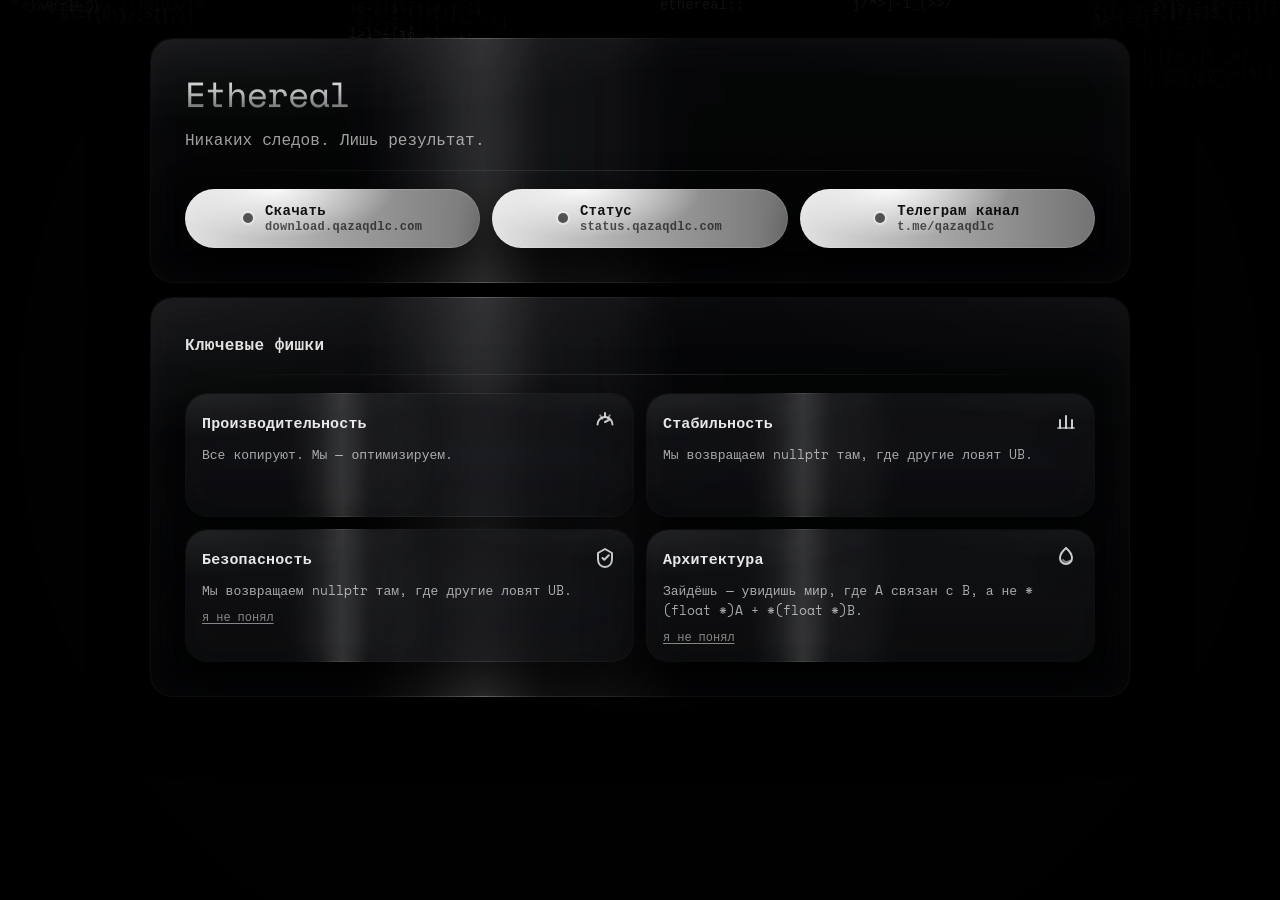
==== commit f5299a72: "Update index.html" ====
--- a/index.html
+++ b/index.html
@@ -569,31 +569,45 @@
         filter:none;
       }
     }
+    .explain-toggle{
+      margin-top: 10px;
+      padding: 0;
+      border: 0;
+      background: none;
+      color: rgba(255,255,255,.50);
+      font-family: var(--space);
+      font-size: 12px;
+      line-height: 1.2;
+      cursor: pointer;
+      text-decoration: underline;
+      text-underline-offset: 2px;
+      transition: color .16s ease, opacity .16s ease;
+    }
+
+    .explain-toggle:hover{
+      color: rgba(255,255,255,.78);
+    }
+
+    .explain-toggle:active{
+      opacity: .8;
+    }
+
+    .explain-text{
+      margin-top: 8px;
+      font-family: var(--space);
+      font-size: 12px;
+      line-height: 1.55;
+      color: rgba(255,255,255,.56);
+      max-width: 34ch;
+    }
+
+    .explain-text[hidden]{
+      display: none;
+    }
   </style>
 </head>
 
 <body>
-  <svg width="0" height="0" aria-hidden="true" style="position:absolute;left:-9999px;pointer-events:none;overflow:hidden">
-    <defs>
-      <filter id="liquidDistort" x="-20%" y="-20%" width="140%" height="140%">
-        <feTurbulence
-          type="fractalNoise"
-          baseFrequency="0.012 0.02"
-          numOctaves="1"
-          seed="7"
-          result="noise"
-        />
-        <feDisplacementMap
-          in="SourceGraphic"
-          in2="noise"
-          scale="5.5"
-          xChannelSelector="R"
-          yChannelSelector="G"
-        />
-      </filter>
-    </defs>
-  </svg>
-
   <canvas id="bg" aria-hidden="true"></canvas>
   <div class="vignette" aria-hidden="true"></div>
 
@@ -717,22 +731,44 @@
                   <path d="M9.5 12l1.8 1.8L15.8 9.3" stroke="rgba(255,255,255,.88)" stroke-width="2" stroke-linecap="round" stroke-linejoin="round"/>
                 </svg>
               </div>
-              <p class="feature-desc">
-                Меньше шума — меньше внимания. Мы оба знаем о ком идёт речь.
-              </p>
+                <p class="feature-desc">
+                  Мы возвращаем nullptr там, где другие ловят UB.
+                </p>
+                <button
+                  class="explain-toggle"
+                  type="button"
+                  aria-expanded="false"
+                  aria-controls="explain-stability"
+                >
+                  я не понял
+                </button>
+                <p class="explain-text" id="explain-stability" hidden>
+                  Перевод: если что-то пошло не так, мы аккуратно говорим “ничего не нашли”, а не ломаем тебе весь софт к хуям.
+                </p>
             </article>
 
             <article class="card reveal" data-delay="4">
               <div class="feature-top">
-                <h3 class="feature-name">Ethereal'ность</h3>
+                <h3 class="feature-name">Архитектура</h3>
                 <svg class="icon" viewBox="0 0 24 24" fill="none" aria-hidden="true">
                   <path d="M12 2c3.5 3 6 6.3 6 10a6 6 0 1 1-12 0c0-3.7 2.5-7 6-10z" stroke="rgba(255,255,255,.88)" stroke-width="2" stroke-linejoin="round"/>
                   <path d="M9 14c.8 1.2 2.1 2 3.6 2 1.2 0 2.3-.4 3.1-1.2" stroke="rgba(255,255,255,.55)" stroke-width="2" stroke-linecap="round"/>
                 </svg>
               </div>
-              <p class="feature-desc">
-                Зайдёшь — увидишь мир, где A связан с B, а не *(float *)A + *(float *)B.
-              </p>
+                <p class="feature-desc">
+                  Зайдёшь — увидишь мир, где A связан с B, а не *(float *)A + *(float *)B.
+                </p>
+                <button
+                  class="explain-toggle"
+                  type="button"
+                  aria-expanded="false"
+                  aria-controls="explain-ethereal"
+                >
+                  я не понял
+                </button>
+                <p class="explain-text" id="explain-ethereal" hidden>
+                  Перевод: всё устроено логично и красиво, а не как ебаный склад костылей, где цифры из воздуха дружат с адресами по понятиям.
+                </p>
             </article>
           </div>
         </div>
@@ -892,5 +928,18 @@
       resizeBg();
     }
   </script>
+
+  <script>
+    document.querySelectorAll(".explain-toggle").forEach((btn) => {
+      btn.addEventListener("click", () => {
+        const id = btn.getAttribute("aria-controls");
+        const text = document.getElementById(id);
+        const expanded = btn.getAttribute("aria-expanded") === "true";
+
+        btn.setAttribute("aria-expanded", String(!expanded));
+        text.hidden = expanded;
+      });
+    });
+  </script>
 </body>
 </html>
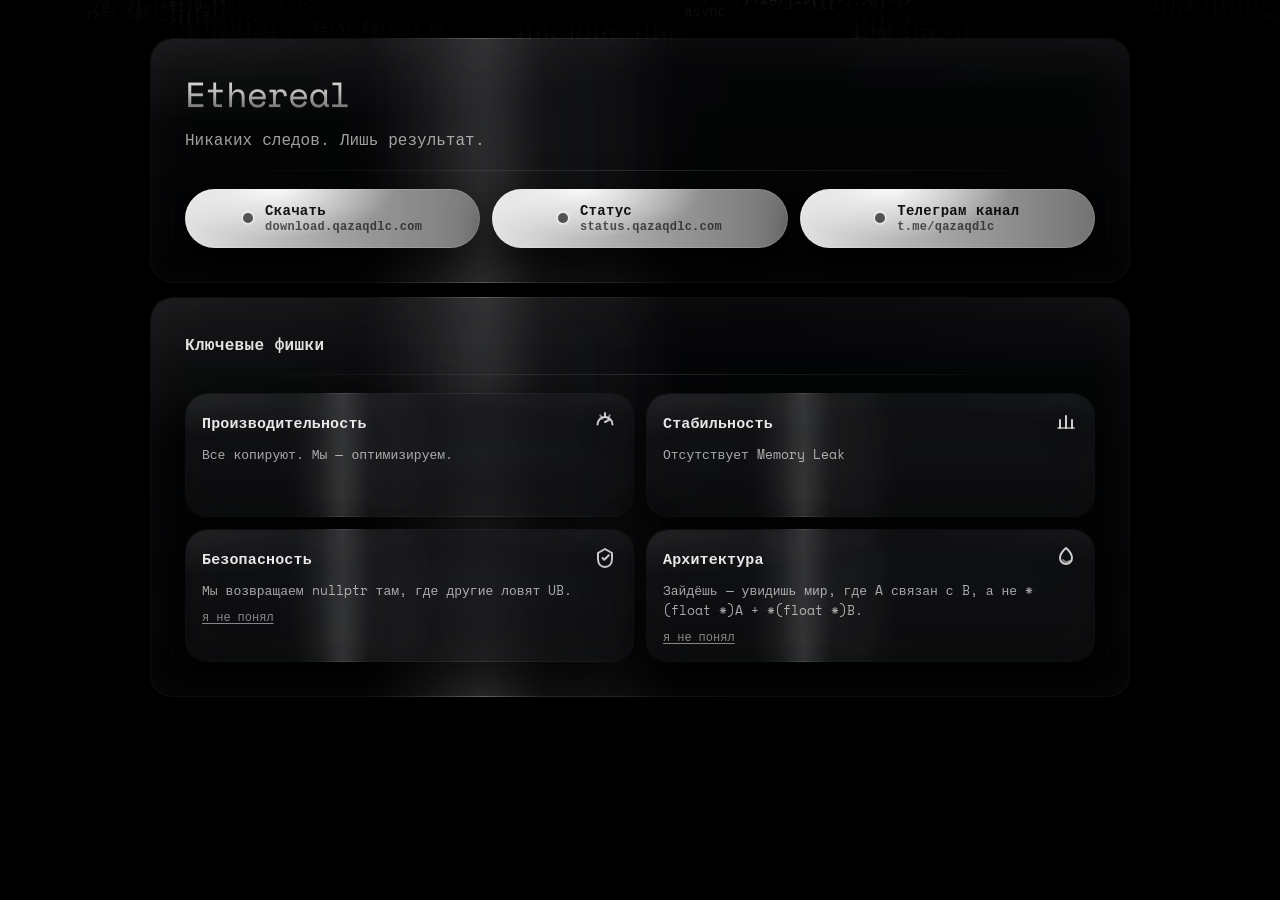
==== commit fb1f5c1d: "Update index.html" ====
--- a/index.html
+++ b/index.html
@@ -719,7 +719,7 @@
                 </svg>
               </div>
               <p class="feature-desc">
-                Мы возвращаем nullptr там, где другие ловят UB.
+                Отсутствует Memory Leak
               </p>
             </article>
 
